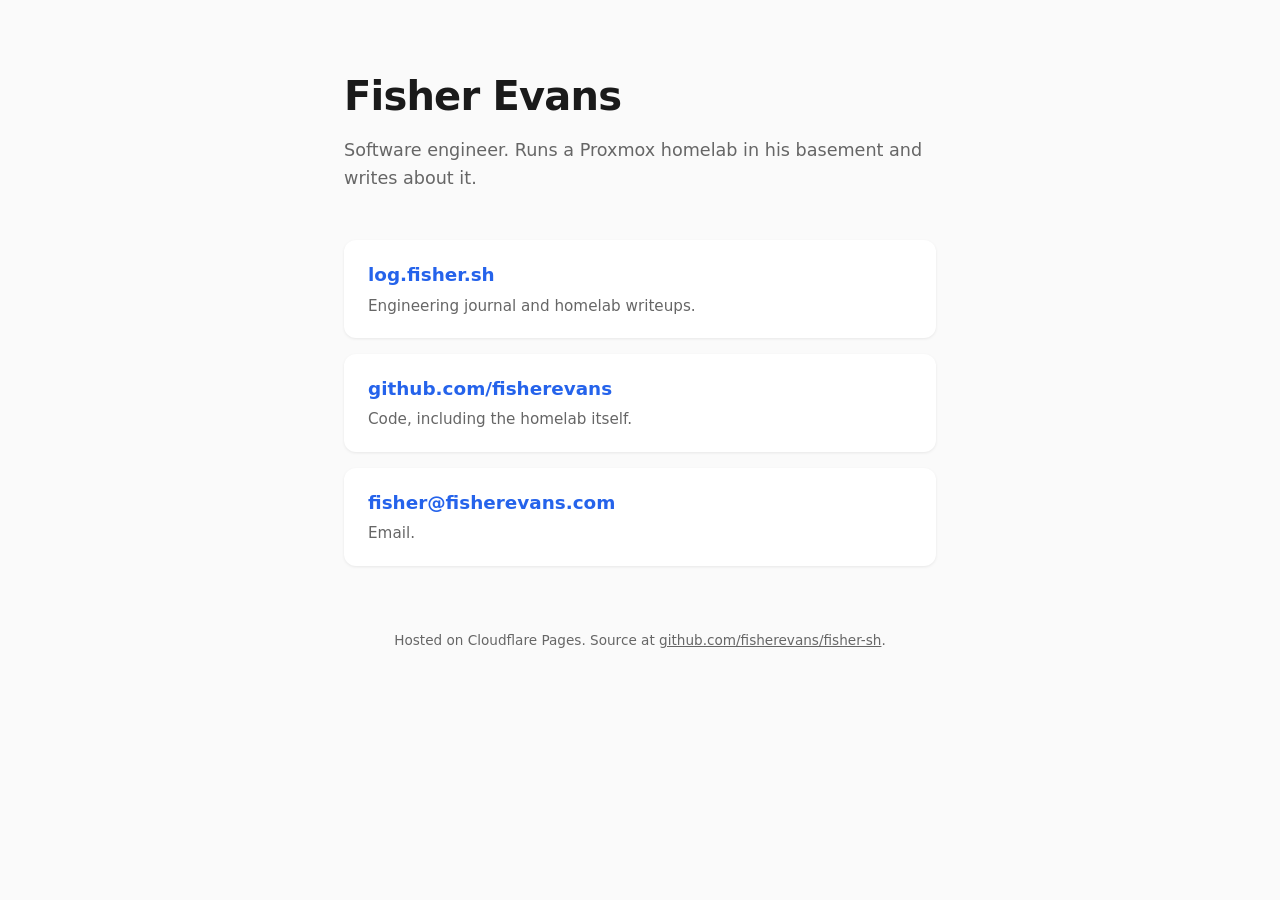
==== index.html @ a09922fb "Initial: static landing for fisher.sh Plain HTML + CSS + favicon SVG. No build step. Three cards lin" ====
<!doctype html>
<html lang="en">
<head>
    <meta charset="utf-8" />
    <meta name="viewport" content="width=device-width, initial-scale=1" />
    <title>Fisher Evans</title>
    <meta name="description" content="Fisher Evans - engineer; homelab and infrastructure notes at log.fisher.sh." />
    <link rel="icon" type="image/svg+xml" href="/favicon.svg" />
    <link rel="stylesheet" href="/style.css" />
</head>
<body>
    <main>
        <header>
            <h1>Fisher Evans</h1>
            <p class="tag">Software engineer. Runs a Proxmox homelab in his basement and writes about it.</p>
        </header>

        <section class="links">
            <a class="card" href="https://log.fisher.sh">
                <h2>log.fisher.sh</h2>
                <p>Engineering journal and homelab writeups.</p>
            </a>
            <a class="card" href="https://github.com/fisherevans">
                <h2>github.com/fisherevans</h2>
                <p>Code, including the homelab itself.</p>
            </a>
            <a class="card" href="mailto:fisher@fisherevans.com">
                <h2>fisher@fisherevans.com</h2>
                <p>Email.</p>
            </a>
        </section>

        <footer>
            <p>Hosted on Cloudflare Pages. Source at <a href="https://github.com/fisherevans/fisher-sh">github.com/fisherevans/fisher-sh</a>.</p>
        </footer>
    </main>
</body>
</html>
---- style.css ----
:root {
    --bg: #fafafa;
    --fg: #1a1a1a;
    --muted: #666;
    --accent: #2563eb;
    --card-bg: #fff;
    --card-shadow: 0 1px 3px rgba(0, 0, 0, 0.08);
    --card-shadow-hover: 0 4px 12px rgba(0, 0, 0, 0.12);
}

@media (prefers-color-scheme: dark) {
    :root {
        --bg: #0d1117;
        --fg: #e6edf3;
        --muted: #8b949e;
        --accent: #58a6ff;
        --card-bg: #161b22;
        --card-shadow: 0 1px 3px rgba(0, 0, 0, 0.4);
        --card-shadow-hover: 0 4px 12px rgba(0, 0, 0, 0.6);
    }
}

* { box-sizing: border-box; }

body {
    margin: 0;
    padding: 0;
    font-family: -apple-system, BlinkMacSystemFont, "Segoe UI", system-ui, sans-serif;
    background: var(--bg);
    color: var(--fg);
    line-height: 1.6;
    -webkit-font-smoothing: antialiased;
}

main {
    max-width: 640px;
    margin: 0 auto;
    padding: 4rem 1.5rem;
}

header {
    margin-bottom: 3rem;
}

header h1 {
    font-size: 2.5rem;
    margin: 0 0 0.5rem 0;
    font-weight: 700;
    letter-spacing: -0.02em;
}

header .tag {
    color: var(--muted);
    margin: 0;
    font-size: 1.1rem;
}

.links {
    display: flex;
    flex-direction: column;
    gap: 1rem;
    margin-bottom: 4rem;
}

.card {
    display: block;
    padding: 1.25rem 1.5rem;
    background: var(--card-bg);
    border-radius: 12px;
    box-shadow: var(--card-shadow);
    text-decoration: none;
    color: inherit;
    transition: transform 0.15s ease, box-shadow 0.15s ease;
}

.card:hover {
    transform: translateY(-2px);
    box-shadow: var(--card-shadow-hover);
}

.card h2 {
    font-size: 1.15rem;
    margin: 0 0 0.25rem 0;
    color: var(--accent);
    font-weight: 600;
}

.card p {
    margin: 0;
    color: var(--muted);
    font-size: 0.95rem;
}

footer {
    color: var(--muted);
    font-size: 0.85rem;
    text-align: center;
    margin-top: 4rem;
}

footer a {
    color: var(--muted);
    text-decoration: underline;
}

footer a:hover {
    color: var(--fg);
}

@media (max-width: 480px) {
    main { padding: 2.5rem 1rem; }
    header h1 { font-size: 2rem; }
}
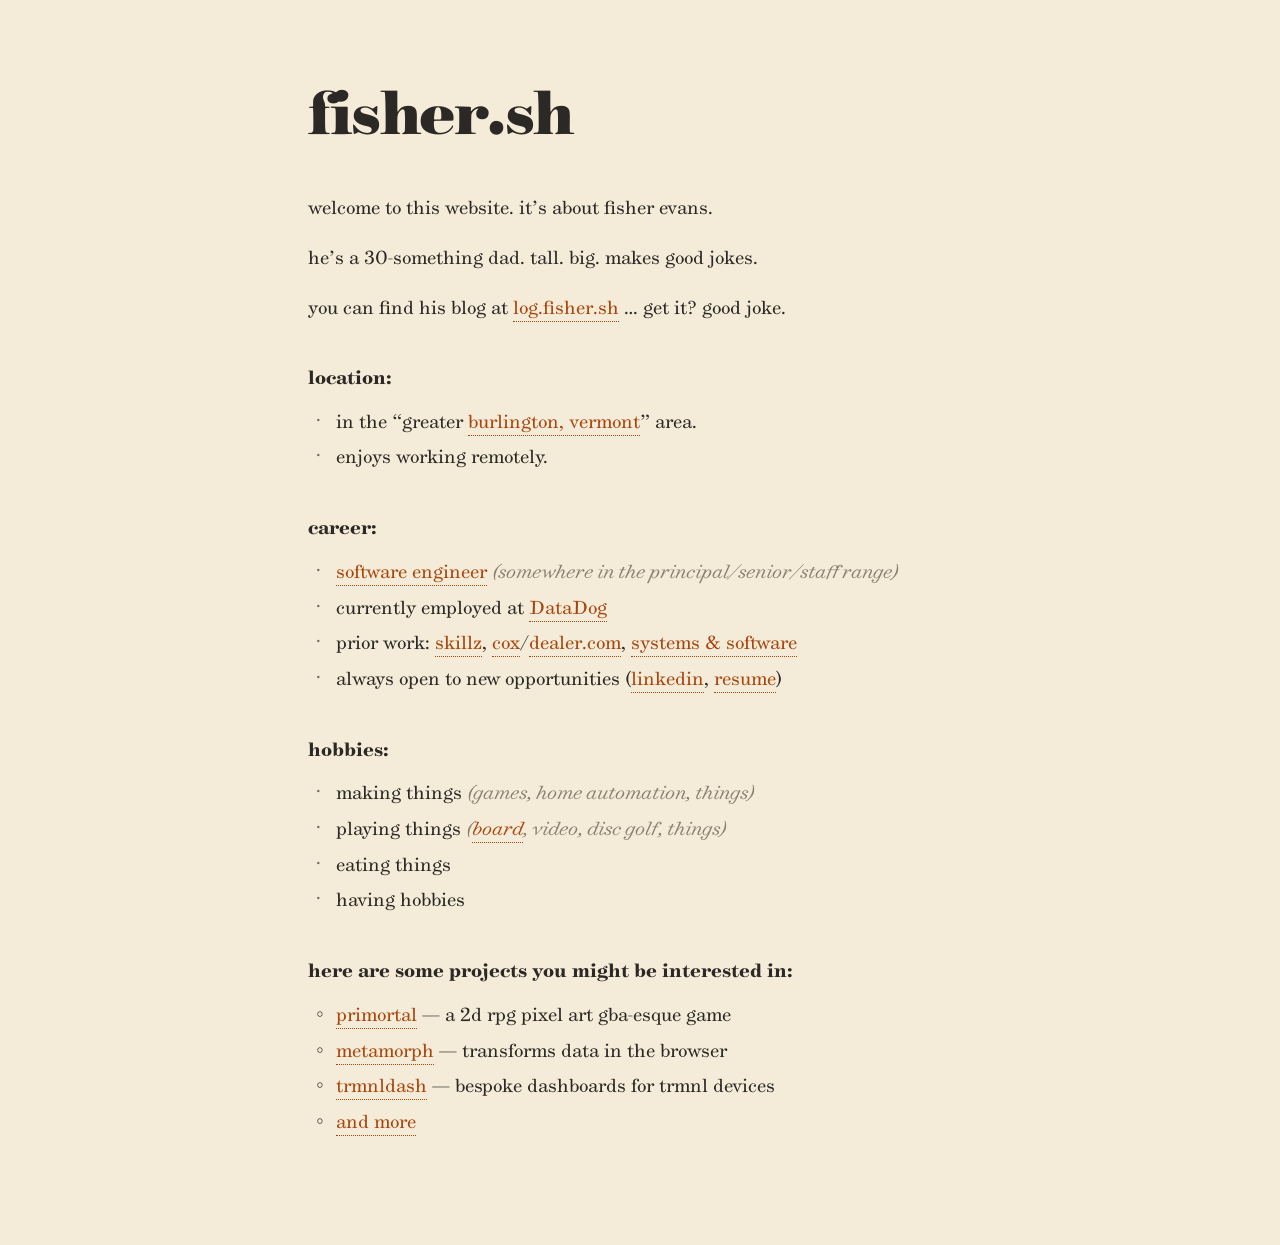
==== commit 890874a7: "redesign: serif text page on cream with dotted-underline links Replaces the three-card grid with a s" ====
--- a/index.html
+++ b/index.html
@@ -1,38 +1,54 @@
-<!doctype html>
+<!DOCTYPE html>
 <html lang="en">
-<head>
-    <meta charset="utf-8" />
-    <meta name="viewport" content="width=device-width, initial-scale=1" />
-    <title>Fisher Evans</title>
-    <meta name="description" content="Fisher Evans - engineer; homelab and infrastructure notes at log.fisher.sh." />
-    <link rel="icon" type="image/svg+xml" href="/favicon.svg" />
+  <head>
+    <meta charset="UTF-8" />
+    <meta name="viewport" content="width=device-width, initial-scale=1.0" />
+    <title>fisher.sh</title>
+    <meta name="description" content="fisher evans - software engineer, dad, maker of things." />
+    <link rel="icon" href="/favicon.svg" type="image/svg+xml" />
+    <link rel="preload" href="/fonts/Marauder.woff2" as="font" type="font/woff2" crossorigin />
+    <link rel="preload" href="/fonts/Marauder-Italic.woff2" as="font" type="font/woff2" crossorigin />
     <link rel="stylesheet" href="/style.css" />
-</head>
-<body>
+  </head>
+  <body>
     <main>
-        <header>
-            <h1>Fisher Evans</h1>
-            <p class="tag">Software engineer. Runs a Proxmox homelab in his basement and writes about it.</p>
-        </header>
+      <h1>fisher.sh</h1>
 
-        <section class="links">
-            <a class="card" href="https://log.fisher.sh">
-                <h2>log.fisher.sh</h2>
-                <p>Engineering journal and homelab writeups.</p>
-            </a>
-            <a class="card" href="https://github.com/fisherevans">
-                <h2>github.com/fisherevans</h2>
-                <p>Code, including the homelab itself.</p>
-            </a>
-            <a class="card" href="mailto:fisher@fisherevans.com">
-                <h2>fisher@fisherevans.com</h2>
-                <p>Email.</p>
-            </a>
-        </section>
+      <p>welcome to this website. it&rsquo;s about fisher evans.</p>
 
-        <footer>
-            <p>Hosted on Cloudflare Pages. Source at <a href="https://github.com/fisherevans/fisher-sh">github.com/fisherevans/fisher-sh</a>.</p>
-        </footer>
+      <p>he&rsquo;s a 30-something dad. tall. big. makes good jokes.</p>
+
+      <p>you can find his blog at <a href="https://log.fisher.sh">log.fisher.sh</a> &hellip; get it? good joke.</p>
+
+      <h2>location:</h2>
+      <ul>
+        <li>in the &ldquo;greater <span class="kw">burlington, vermont</span>&rdquo; area.</li>
+        <li>enjoys working remotely.</li>
+      </ul>
+
+      <h2>career:</h2>
+      <ul>
+        <li><a href="https://github.com/fisherevans">software engineer</a> <em>(somewhere in the principal/senior/staff range)</em></li>
+        <li>currently employed at <span class="kw">DataDog</span></li>
+        <li>prior work: <span class="kw">skillz</span>, <span class="kw">cox</span>/<span class="kw">dealer.com</span>, <span class="kw">systems &amp; software</span></li>
+        <li>always open to new opportunities (<a href="https://www.linkedin.com/in/fisher-evans">linkedin</a>, <a href="/resume.pdf">resume</a>)</li>
+      </ul>
+
+      <h2>hobbies:</h2>
+      <ul>
+        <li>making things <em>(games, home automation, things)</em></li>
+        <li>playing things <em>(<a href="https://boardgamegeek.com/user/fisherevans">board</a>, video, disc golf, things)</em></li>
+        <li>eating things</li>
+        <li>having hobbies</li>
+      </ul>
+
+      <h2>here are some projects you might be interested in:</h2>
+      <ul class="projects">
+        <li><a href="https://log.fisher.sh/projects/primortal/">primortal</a> &mdash; a 2d rpg pixel art gba-esque game</li>
+        <li><a href="https://log.fisher.sh/projects/metamorph/">metamorph</a> &mdash; transforms data in the browser</li>
+        <li><a href="https://log.fisher.sh/projects/trmnldash/">trmnldash</a> &mdash; bespoke dashboards for trmnl devices</li>
+        <li><a href="https://log.fisher.sh/projects/">and more</a></li>
+      </ul>
     </main>
-</body>
+  </body>
 </html>
--- a/style.css
+++ b/style.css
@@ -1,113 +1,154 @@
-:root {
-    --bg: #fafafa;
-    --fg: #1a1a1a;
-    --muted: #666;
-    --accent: #2563eb;
-    --card-bg: #fff;
-    --card-shadow: 0 1px 3px rgba(0, 0, 0, 0.08);
-    --card-shadow-hover: 0 4px 12px rgba(0, 0, 0, 0.12);
+/*
+ * fisher.sh - elegant cream + Marauder serif.
+ * Single light theme; no dark-mode variant by design.
+ *
+ * Color tokens:
+ *   --bg     cream paper
+ *   --fg     warm dark grey (not pure black; reads softer on cream)
+ *   --muted  italic asides + secondary text
+ *   --accent links + highlighted keywords ("highlight" feel)
+ *   --hover  link hover (deeper shade of accent)
+ *
+ * Future keyword tagging: add class="kw" + wrap in <a> when the tag
+ * page exists. The .kw style matches .a-style by default so an
+ * inline <a class="kw"> renders identically to a non-link keyword.
+ */
+
+@font-face {
+    font-family: 'Marauder';
+    src: url('/fonts/Marauder.woff2') format('woff2-variations'),
+         url('/fonts/Marauder.woff2') format('woff2');
+    font-weight: 100 900;
+    font-style: normal;
+    font-display: swap;
+}
+@font-face {
+    font-family: 'Marauder';
+    src: url('/fonts/Marauder-Italic.woff2') format('woff2-variations'),
+         url('/fonts/Marauder-Italic.woff2') format('woff2');
+    font-weight: 100 900;
+    font-style: italic;
+    font-display: swap;
 }
 
-@media (prefers-color-scheme: dark) {
-    :root {
-        --bg: #0d1117;
-        --fg: #e6edf3;
-        --muted: #8b949e;
-        --accent: #58a6ff;
-        --card-bg: #161b22;
-        --card-shadow: 0 1px 3px rgba(0, 0, 0, 0.4);
-        --card-shadow-hover: 0 4px 12px rgba(0, 0, 0, 0.6);
-    }
+:root {
+    --bg: #f4ecd8;
+    --fg: #2c2825;
+    --muted: #8a7e6e;
+    --accent: #a8460e;
+    --hover: #6b2a0a;
 }
 
 * { box-sizing: border-box; }
 
+html { -webkit-text-size-adjust: 100%; }
+
 body {
     margin: 0;
     padding: 0;
-    font-family: -apple-system, BlinkMacSystemFont, "Segoe UI", system-ui, sans-serif;
+    font-family: 'Marauder', 'Georgia', 'Iowan Old Style', 'Charter', serif;
+    font-weight: 400;
     background: var(--bg);
     color: var(--fg);
-    line-height: 1.6;
+    line-height: 1.55;
+    font-size: 22px;
     -webkit-font-smoothing: antialiased;
+    -moz-osx-font-smoothing: grayscale;
+    text-rendering: optimizeLegibility;
 }
 
 main {
-    max-width: 640px;
+    max-width: 720px;
     margin: 0 auto;
-    padding: 4rem 1.5rem;
+    padding: 5rem 1.75rem 6rem;
 }
 
-header {
-    margin-bottom: 3rem;
+h1 {
+    font-size: 4.5rem;
+    font-weight: 800;
+    line-height: 1;
+    letter-spacing: -0.02em;
+    margin: 0 0 2.5rem;
 }
 
-header h1 {
-    font-size: 2.5rem;
-    margin: 0 0 0.5rem 0;
+h2 {
+    font-size: 1.4rem;
     font-weight: 700;
-    letter-spacing: -0.02em;
+    margin: 2.25rem 0 0.5rem;
 }
 
-header .tag {
-    color: var(--muted);
-    margin: 0;
-    font-size: 1.1rem;
+p {
+    margin: 0 0 1rem;
 }
 
-.links {
-    display: flex;
-    flex-direction: column;
-    gap: 1rem;
-    margin-bottom: 4rem;
+ul {
+    list-style: none;
+    padding: 0;
+    margin: 0 0 0.5rem;
 }
 
-.card {
-    display: block;
-    padding: 1.25rem 1.5rem;
-    background: var(--card-bg);
-    border-radius: 12px;
-    box-shadow: var(--card-shadow);
-    text-decoration: none;
-    color: inherit;
-    transition: transform 0.15s ease, box-shadow 0.15s ease;
+li {
+    position: relative;
+    padding: 0.05rem 0 0.05rem 1.75rem;
+    margin: 0;
 }
 
-.card:hover {
-    transform: translateY(-2px);
-    box-shadow: var(--card-shadow-hover);
+li::before {
+    content: '\2022';
+    position: absolute;
+    left: 0.5rem;
+    color: var(--fg);
+    opacity: 0.65;
 }
 
-.card h2 {
-    font-size: 1.15rem;
-    margin: 0 0 0.25rem 0;
-    color: var(--accent);
-    font-weight: 600;
+ul.projects li::before {
+    content: '\25E6';
+    opacity: 0.8;
 }
 
-.card p {
-    margin: 0;
+em {
+    font-style: italic;
     color: var(--muted);
-    font-size: 0.95rem;
 }
 
-footer {
-    color: var(--muted);
-    font-size: 0.85rem;
-    text-align: center;
-    margin-top: 4rem;
+a, a:visited {
+    color: var(--accent);
+    text-decoration: none;
+    border-bottom: 1px dotted var(--accent);
+    padding-bottom: 1px;
+    transition: color 120ms ease, border-bottom-color 120ms ease, border-bottom-style 120ms ease;
 }
 
-footer a {
-    color: var(--muted);
-    text-decoration: underline;
+a:hover, a:focus-visible {
+    color: var(--hover);
+    border-bottom: 1px solid var(--hover);
+    outline: none;
 }
 
-footer a:hover {
-    color: var(--fg);
+.kw {
+    color: var(--accent);
+    border-bottom: 1px dotted var(--accent);
+    padding-bottom: 1px;
+}
+a.kw, a.kw:visited {
+    color: var(--accent);
+    border-bottom: 1px dotted var(--accent);
+}
+a.kw:hover, a.kw:focus-visible {
+    color: var(--hover);
+    border-bottom: 1px solid var(--hover);
 }
 
-@media (max-width: 480px) {
-    main { padding: 2.5rem 1rem; }
-    header h1 { font-size: 2rem; }
+::selection {
+    background: var(--accent);
+    color: var(--bg);
 }
+
+@media (max-width: 600px) {
+    body { font-size: 19px; }
+    main { padding: 3rem 1.25rem 4rem; }
+    h1 { font-size: 3.2rem; margin-bottom: 1.75rem; }
+    h2 { font-size: 1.25rem; }
+    li { padding-left: 1.5rem; }
+    li::before { left: 0.35rem; }
+}
